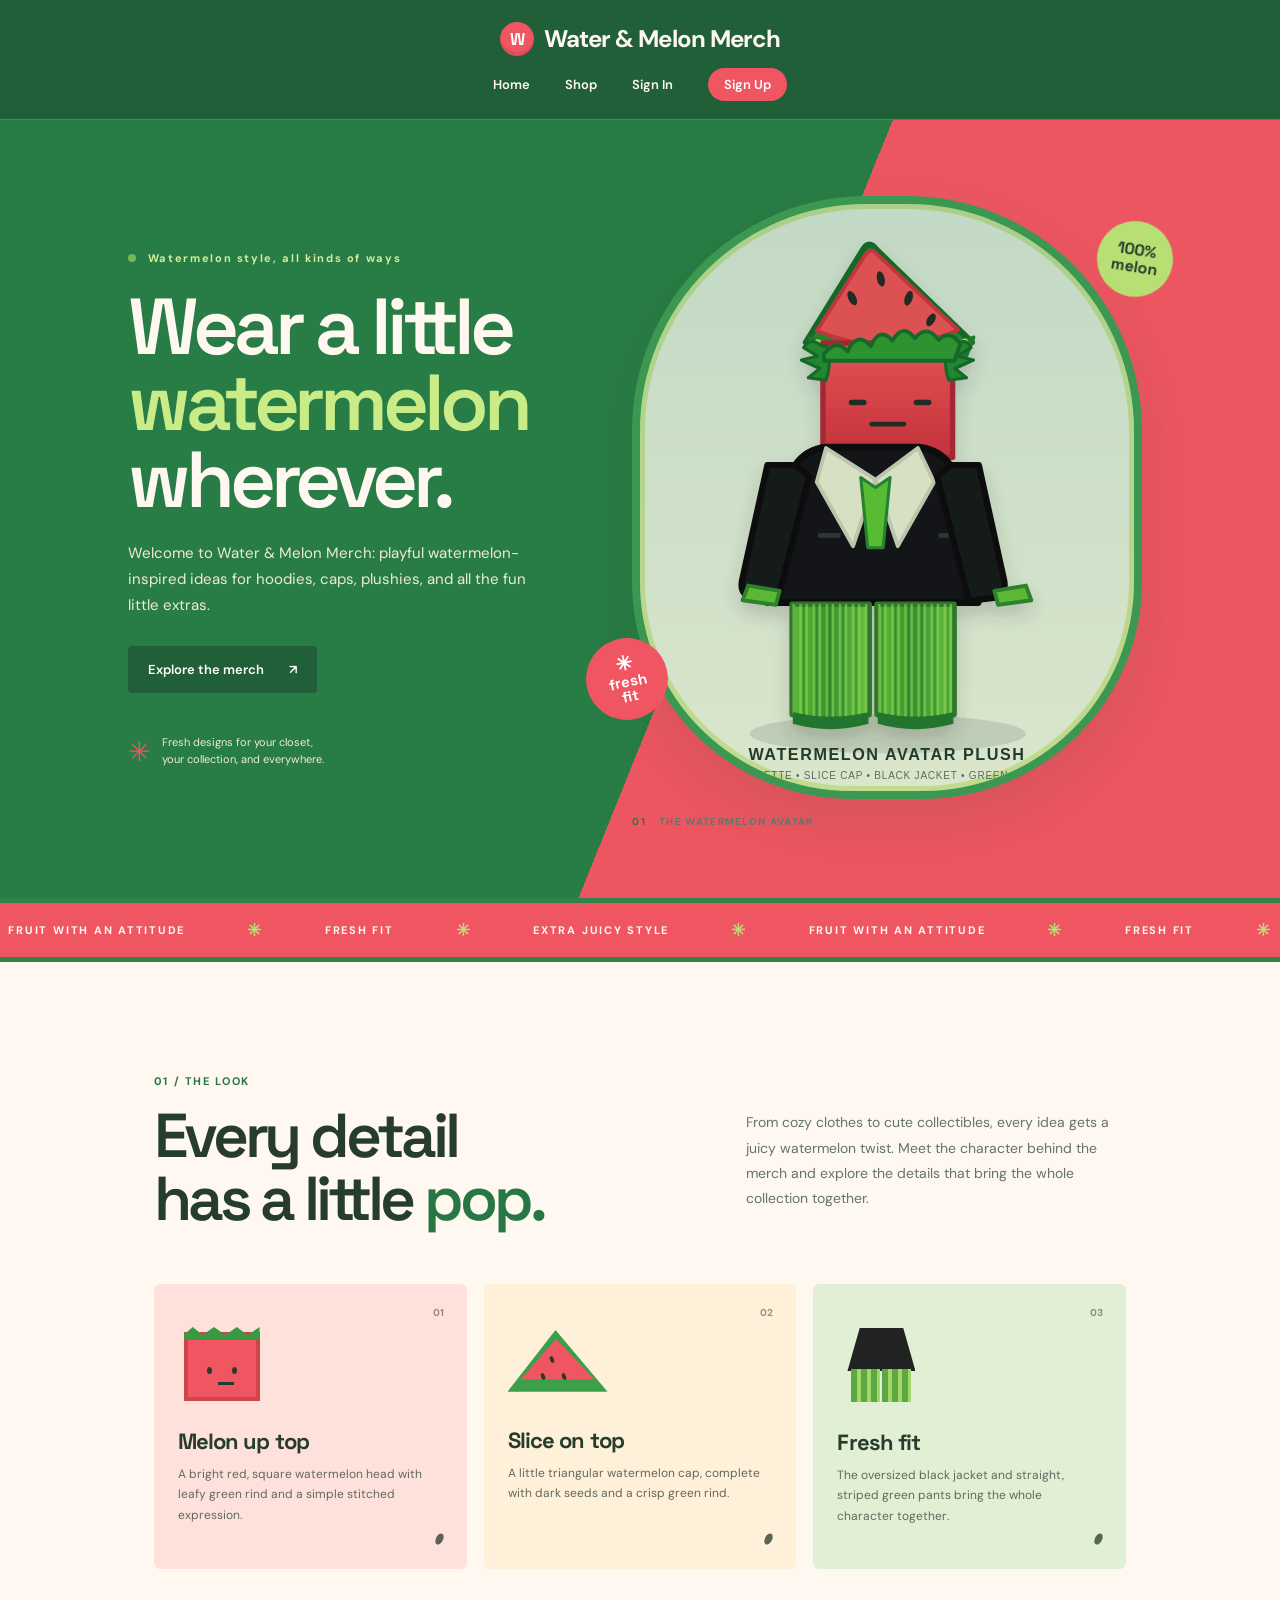
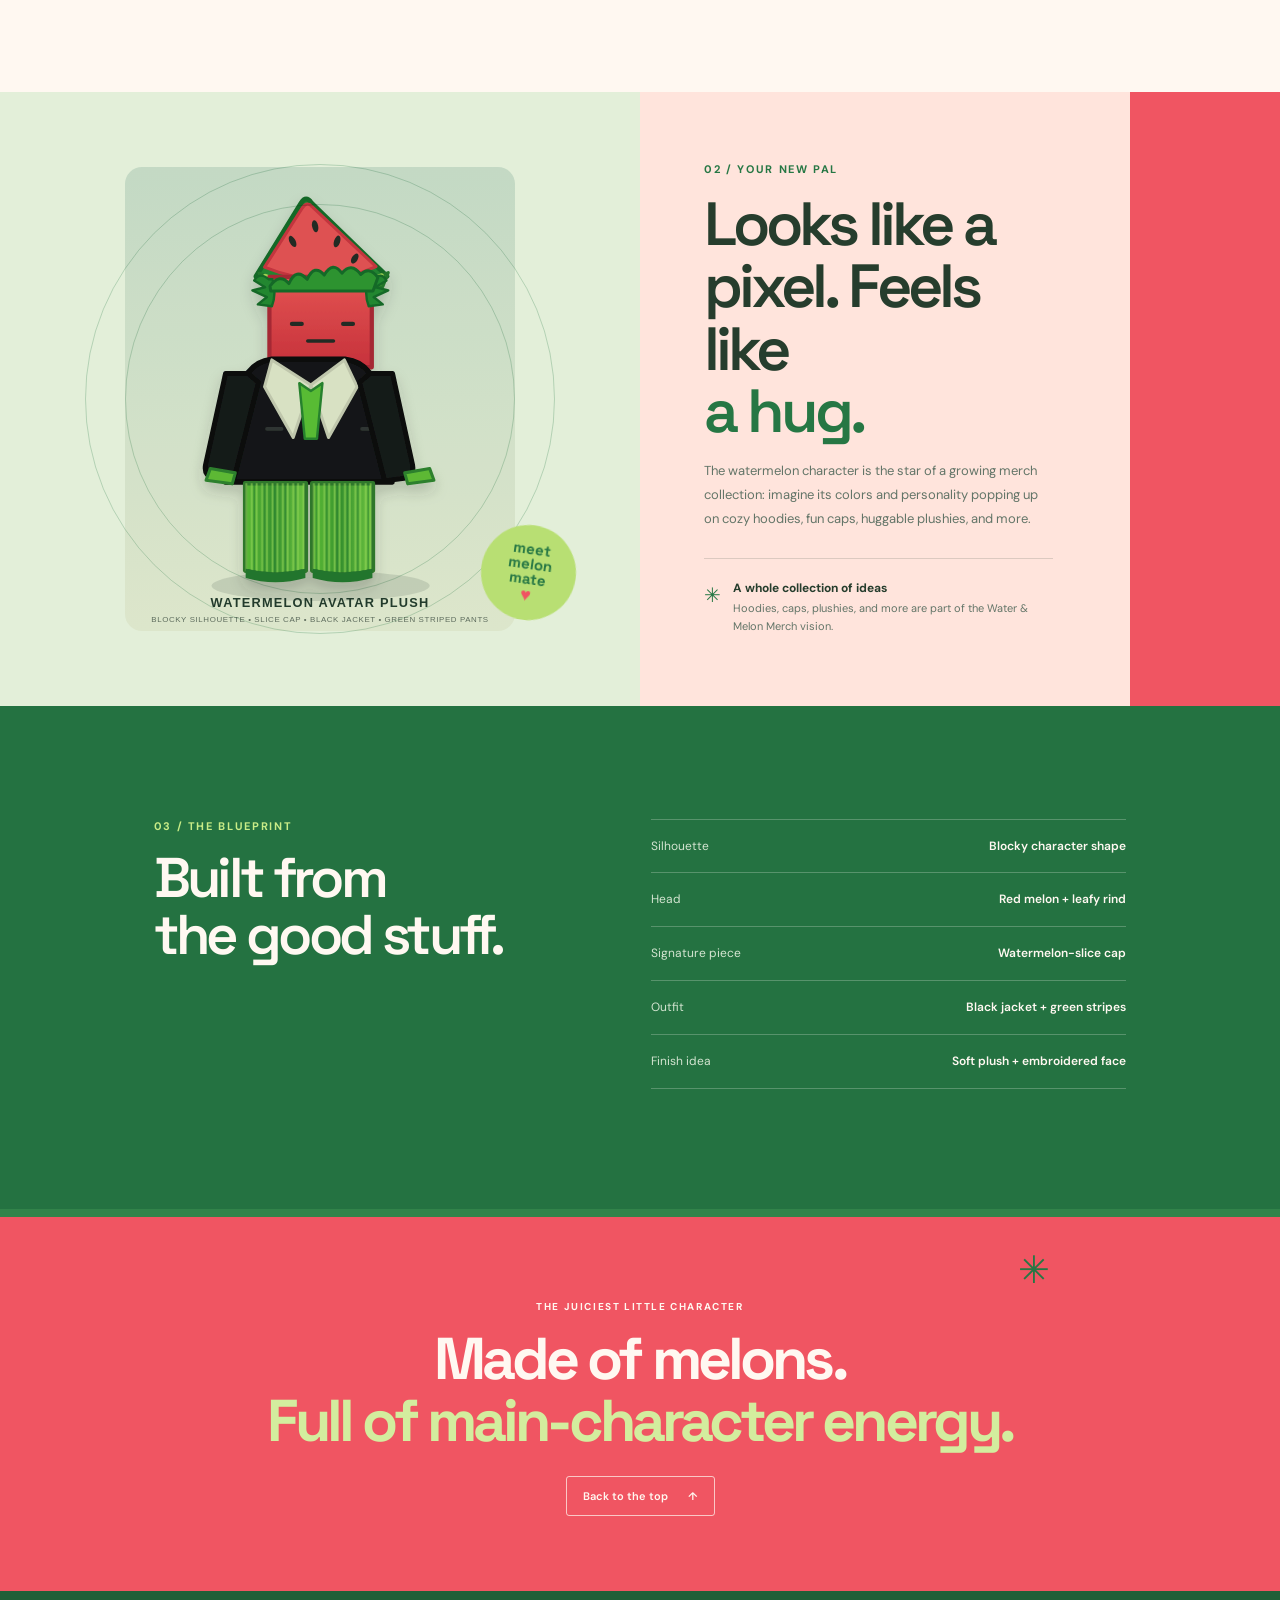
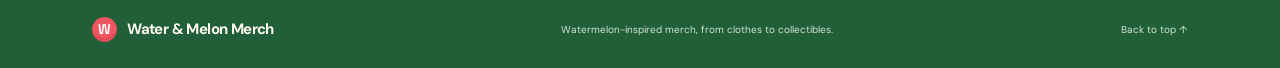
==== index.html @ 37dfe6fe "Publish Water and Melon Merch website Co-authored-by: Copilot App <223556219+Copilot@users.noreply.g" ====
<!doctype html>
<html lang="en">
  <head>
    <meta charset="utf-8">
    <meta name="viewport" content="width=device-width, initial-scale=1">
    <meta name="theme-color" content="#fff8f1">
    <meta name="description" content="Explore Water & Melon Merch: playful watermelon-inspired plushies, hoodies, caps, and more.">
    <title>Water &amp; Melon Merch — Watermelon-inspired merch</title>
    <link rel="preconnect" href="https://fonts.googleapis.com">
    <link rel="preconnect" href="https://fonts.gstatic.com" crossorigin>
    <link href="https://fonts.googleapis.com/css2?family=DM+Sans:wght@400;500;600;700&family=Space+Grotesk:wght@400;500;600;700&display=swap" rel="stylesheet">
    <link rel="stylesheet" href="styles.css">
  </head>
  <body>
    <header class="site-header">
      <a class="wordmark" href="#home" aria-label="Water and Melon Merch home">
        <span class="wordmark-icon" aria-hidden="true">W</span>
        <span>Water &amp; Melon Merch</span>
      </a>
      <nav aria-label="Main navigation">
        <a href="index.html#home">Home</a>
        <a href="shop.html">Shop</a>
        <a href="signin.html">Sign In</a>
        <a class="sign-up-label" href="signup.html">Sign Up</a>
      </nav>
    </header>

    <main>
      <section class="hero" id="home">
        <div class="hero-copy">
          <p class="eyebrow"><span class="status-dot"></span> Watermelon style, all kinds of ways</p>
          <h1>Wear a little<br><span>watermelon</span><br>wherever.</h1>
          <p class="hero-intro">Welcome to Water &amp; Melon Merch: playful watermelon-inspired ideas for hoodies, caps, plushies, and all the fun little extras.</p>
          <a class="primary-button" href="shop.html">Explore the merch <span aria-hidden="true">↗</span></a>
          <div class="hero-note">
            <span class="note-stars" aria-hidden="true">✳</span>
            <span>Fresh designs for your closet,<br>your collection, and everywhere.</span>
          </div>
        </div>
        <div class="hero-art" aria-label="Watermelon character plush design">
          <div class="art-sticker sticker-top">100%<br>melon</div>
          <div class="art-sticker sticker-side"><span aria-hidden="true">✳</span> fresh<br>fit</div>
          <div class="art-frame">
            <img src="watermelon-plushie.svg" alt="Blocky watermelon-headed character wearing a red-and-green slice hat, black jacket, and green striped pants">
          </div>
          <p class="art-caption"><span>01</span> THE WATERMELON AVATAR</p>
        </div>
      </section>

      <section class="ticker" aria-label="Design highlights">
        <div class="ticker-track">
          <span>FRUIT WITH AN ATTITUDE</span><i>✳</i><span>FRESH FIT</span><i>✳</i><span>EXTRA JUICY STYLE</span><i>✳</i><span>FRUIT WITH AN ATTITUDE</span><i>✳</i><span>FRESH FIT</span><i>✳</i>
        </div>
      </section>

      <section class="design-section section-wrap" id="design">
        <div class="section-heading">
          <p class="eyebrow">01 / THE LOOK</p>
          <h2>Every detail<br>has a little <span>pop.</span></h2>
        </div>
        <p class="section-lede">From cozy clothes to cute collectibles, every idea gets a juicy watermelon twist. Meet the character behind the merch and explore the details that bring the whole collection together.</p>
        <div class="detail-grid">
          <article class="detail-card card-red">
            <span class="card-number">01</span>
            <div class="mini-head melon-head" aria-hidden="true"><span class="mini-leaves"></span><span class="mini-eye left"></span><span class="mini-eye right"></span><span class="mini-mouth"></span></div>
            <h3>Melon up top</h3>
            <p>A bright red, square watermelon head with leafy green rind and a simple stitched expression.</p>
          </article>
          <article class="detail-card card-cream">
            <span class="card-number">02</span>
            <div class="mini-hat" aria-hidden="true"><span></span><i></i><i></i><i></i></div>
            <h3>Slice on top</h3>
            <p>A little triangular watermelon cap, complete with dark seeds and a crisp green rind.</p>
          </article>
          <article class="detail-card card-green">
            <span class="card-number">03</span>
            <div class="mini-outfit" aria-hidden="true"><span></span><i></i><b></b></div>
            <h3>Fresh fit</h3>
            <p>The oversized black jacket and straight, striped green pants bring the whole character together.</p>
          </article>
        </div>
      </section>

      <section class="about-section" id="about">
        <div class="about-art">
          <img src="watermelon-plushie.svg" alt="Full-body view of the watermelon avatar plush concept">
          <span class="orbit orbit-one"></span><span class="orbit orbit-two"></span>
          <span class="about-sticker">meet<br>melon<br>mate <b>♥</b></span>
        </div>
        <div class="about-copy">
          <p class="eyebrow">02 / YOUR NEW PAL</p>
          <h2>Looks like a<br>pixel. Feels like<br><span>a hug.</span></h2>
          <p>The watermelon character is the star of a growing merch collection: imagine its colors and personality popping up on cozy hoodies, fun caps, huggable plushies, and more.</p>
          <div class="concept-note"><span aria-hidden="true">✳</span><div><strong>A whole collection of ideas</strong><br>Hoodies, caps, plushies, and more are part of the Water &amp; Melon Merch vision.</div></div>
        </div>
      </section>

      <section class="details-section section-wrap" id="details">
        <div>
          <p class="eyebrow">03 / THE BLUEPRINT</p>
          <h2>Built from<br>the good stuff.</h2>
        </div>
        <div class="spec-list">
          <div class="spec-row"><span>Silhouette</span><strong>Blocky character shape</strong></div>
          <div class="spec-row"><span>Head</span><strong>Red melon + leafy rind</strong></div>
          <div class="spec-row"><span>Signature piece</span><strong>Watermelon-slice cap</strong></div>
          <div class="spec-row"><span>Outfit</span><strong>Black jacket + green stripes</strong></div>
          <div class="spec-row"><span>Finish idea</span><strong>Soft plush + embroidered face</strong></div>
        </div>
      </section>

      <section class="closing-banner">
        <span class="closing-sparkle" aria-hidden="true">✳</span>
        <p>THE JUICIEST LITTLE CHARACTER</p>
        <h2>Made of melons.<br><span>Full of main-character energy.</span></h2>
        <a href="#home" class="back-top">Back to the top <span aria-hidden="true">↑</span></a>
      </section>
    </main>

    <footer>
      <a class="wordmark" href="#home"><span class="wordmark-icon" aria-hidden="true">W</span><span>Water &amp; Melon Merch</span></a>
      <span>Watermelon-inspired merch, from clothes to collectibles.</span>
      <a href="#home">Back to top ↑</a>
    </footer>
  </body>
</html>
---- styles.css ----
:root {
  color-scheme: light;
  --ink: #263d2d;
  --muted: #637568;
  --cream: #fff8f1;
  --green: #267744;
  --bright-green: #b8df73;
  --red: #f05562;
  --flesh: #ffe4dc;
  --seed: #344435;
  --line: rgba(38, 61, 45, .16);
  font-family: "DM Sans", sans-serif;
}

* { box-sizing: border-box; }
html { scroll-behavior: smooth; }
body { margin: 0; background: var(--green); color: var(--ink); }
a { color: inherit; text-decoration: none; }

.site-header {
  min-height: 120px; padding: 16px 7.2% 13px; display: flex; flex-direction: column;
  align-items: center; justify-content: center; gap: 12px; border-bottom: 1px solid rgba(255,248,241,.22);
  background: #205f38; color: var(--cream);
}
.wordmark { display: inline-flex; align-items: center; gap: 10px; font-weight: 700; letter-spacing: -.04em; font-size: 24px; }
.wordmark-icon {
  width: 34px; height: 34px; display: grid; place-items: center; border-radius: 50%;
  background: var(--red); color: white; font-family: "Space Grotesk", sans-serif; font-size: 17px;
  box-shadow: inset 0 -4px 0 rgba(150, 35, 54, .16);
}
nav { display: flex; align-items: center; gap: 35px; font-size: 13px; font-weight: 600; }
nav a, .header-link, footer a { transition: opacity .2s ease; }
nav a:hover, nav span:hover, .header-link:hover, footer a:hover { opacity: .62; }
nav span { color: #e6f0df; cursor: default; }
.sign-up-label { padding: 8px 16px; border-radius: 999px; background: var(--red); color: white !important; }
.header-link { font-size: 13px; font-weight: 600; }
.header-link span { padding-left: 7px; color: var(--green); }

.hero {
  max-width: 1440px; min-height: 640px; margin: auto; padding: 76px 10% 70px;
  display: grid; grid-template-columns: .9fr 1.1fr; align-items: center; gap: 6%;
  background: linear-gradient(112deg, #287c45 0%, #287c45 56%, #ed5661 56%, #ed5661 100%);
}
.eyebrow { margin: 0; font-size: 11px; font-weight: 700; letter-spacing: .15em; color: var(--green); }
.hero .eyebrow { color: #d3ed9e; }
.status-dot { display: inline-block; width: 8px; height: 8px; border-radius: 50%; background: #75b957; margin-right: 7px; }
h1, h2, h3, p { margin-top: 0; }
h1, h2 { font-family: "Space Grotesk", sans-serif; letter-spacing: -.065em; }
h1 { margin: 24px 0 22px; font-size: clamp(54px, 6.2vw, 82px); line-height: .96; font-weight: 600; }
h1 span, .section-heading h2 span, .about-copy h2 span { color: var(--green); }
.hero h1 { color: #fff8f1; }
.hero h1 span { color: #c9ec87; }
.hero-intro { max-width: 420px; margin-bottom: 27px; color: #f2e9dd; line-height: 1.75; font-size: 15px; }
.primary-button {
  display: inline-flex; gap: 25px; align-items: center; padding: 15px 20px; border-radius: 4px;
  background: #205f38; color: white; font-size: 13px; font-weight: 600; transition: transform .2s, background .2s;
}
.primary-button:hover { background: var(--green); transform: translateY(-2px); }
.hero-note { display: flex; align-items: center; gap: 11px; margin-top: 38px; color: #f2e9dd; font-size: 11px; line-height: 1.55; }
.note-stars { color: var(--red); font-size: 27px; }
.hero-art { position: relative; max-width: 510px; justify-self: center; width: 100%; }
.art-frame {
  overflow: hidden; background: #e1efda; border: 8px solid #3c9851; border-radius: 46% 46% 43% 43% / 39% 39% 36% 36%;
  box-shadow: 0 22px 60px rgba(48, 65, 53, .12), inset 0 0 0 5px rgba(184, 223, 115, .65);
}
.art-frame img { display: block; width: 100%; mix-blend-mode: multiply; }
.art-sticker { position: absolute; z-index: 1; display: grid; place-content: center; text-align: center; border-radius: 50%; font-family: "Space Grotesk", sans-serif; font-weight: 700; line-height: 1.04; }
.sticker-top { width: 76px; height: 76px; top: 4%; right: -6%; transform: rotate(9deg); background: var(--bright-green); color: var(--ink); font-size: 16px; }
.sticker-side { width: 82px; height: 82px; left: -9%; bottom: 17%; transform: rotate(-12deg); background: var(--red); color: white; font-size: 15px; }
.sticker-side span { font-size: 20px; }
.art-caption { margin: 16px 0 0; color: var(--muted); font-size: 10px; font-weight: 700; letter-spacing: .13em; }
.art-caption span { color: var(--green); margin-right: 10px; }

.ticker { overflow: hidden; background: var(--red); color: #fff8f1; border-top: 5px solid #32834a; border-bottom: 5px solid #32834a; }
.ticker-track { min-width: max-content; display: flex; justify-content: space-around; align-items: center; gap: 45px; padding: 16px 0; font-size: 11px; font-weight: 700; letter-spacing: .16em; }
.ticker i { color: var(--bright-green); font-style: normal; font-size: 17px; }
.section-wrap { padding-left: 12%; padding-right: 12%; }
.design-section { padding-top: 112px; padding-bottom: 123px; display: grid; grid-template-columns: 1fr .8fr; column-gap: 12%; row-gap: 54px; background: var(--cream); }
.section-heading h2, .details-section h2 { margin: 16px 0 0; font-size: clamp(43px, 5vw, 62px); line-height: 1.02; font-weight: 600; }
.section-lede { align-self: end; max-width: 390px; padding-bottom: 5px; color: var(--muted); font-size: 14px; line-height: 1.8; }
.detail-grid { grid-column: 1 / -1; display: grid; grid-template-columns: repeat(3, 1fr); gap: 17px; }
.detail-card { position: relative; min-height: 285px; padding: 24px; border-radius: 6px; overflow: hidden; }
.card-red { background: #ffe1dc; }
.card-cream { background: #fff0d9; }
.card-green { background: #e1efd5; }
.detail-card::after {
  content: ""; position: absolute; width: 7px; height: 12px; right: 24px; bottom: 24px;
  border-radius: 50%; background: var(--seed); transform: rotate(28deg); opacity: .8;
}
.card-number { position: absolute; top: 22px; right: 23px; color: rgba(34,43,36,.48); font-size: 10px; font-weight: 700; }
.detail-card h3 { margin: 26px 0 9px; font-family: "Space Grotesk", sans-serif; font-size: 22px; letter-spacing: -.04em; }
.detail-card p { max-width: 260px; margin-bottom: 0; color: #62685f; font-size: 12px; line-height: 1.7; }
.mini-head { position: relative; width: 76px; height: 69px; margin: 24px 0 0 6px; background: var(--red); border: 4px solid #ce4448; }
.mini-leaves { position: absolute; height: 13px; left: -4px; right: -4px; top: -9px; background: #399943; clip-path: polygon(0 60%, 12% 0, 25% 60%, 40% 0, 55% 60%, 70% 0, 84% 60%, 100% 0, 100% 100%, 0 100%); }
.mini-eye { position: absolute; top: 31px; width: 5px; height: 7px; border-radius: 50%; background: var(--ink); }
.mini-eye.left { left: 19px; }.mini-eye.right { right: 19px; }
.mini-mouth { position: absolute; left: 30px; bottom: 12px; width: 16px; border-top: 3px solid var(--ink); }
.mini-hat { position: relative; width: 100px; height: 70px; margin: 22px 0 0 0; clip-path: polygon(48% 0, 100% 88%, 0 88%); background: #3c9f49; }
.mini-hat span { position: absolute; inset: 9px 13px 15px; clip-path: polygon(48% 0, 100% 88%, 0 88%); background: var(--red); }
.mini-hat i { position: absolute; z-index: 1; left: 42px; top: 26px; width: 4px; height: 7px; border-radius: 50%; background: var(--ink); transform: rotate(-20deg); }
.mini-hat i:nth-of-type(2) { left: 33px; top: 43px; }.mini-hat i:nth-of-type(3) { left: 54px; top: 43px; }
.mini-outfit { position: relative; height: 74px; width: 88px; margin: 20px 0 0; }
.mini-outfit span { position: absolute; top: 0; left: 10px; width: 68px; height: 43px; background: #202321; clip-path: polygon(18% 0, 82% 0, 100% 100%, 0 100%); }
.mini-outfit i, .mini-outfit b { position: absolute; top: 41px; width: 29px; height: 33px; background: repeating-linear-gradient(90deg, #5ca944 0 6px, #a4d66c 6px 10px); }
.mini-outfit i { left: 14px; }.mini-outfit b { right: 14px; }

.about-section { display: grid; grid-template-columns: 1fr 1fr; min-height: 540px; background: var(--red); overflow: hidden; }
.about-art { position: relative; display: grid; place-items: center; min-height: 520px; background: #e3efd9; }
.about-art img { position: relative; z-index: 1; width: min(76%, 390px); mix-blend-mode: multiply; }
.orbit { position: absolute; border: 1px solid rgba(38,119,68,.25); border-radius: 50%; }
.orbit-one { width: 390px; height: 390px; }.orbit-two { width: 470px; height: 470px; }
.about-sticker { position: absolute; z-index: 2; right: 10%; bottom: 14%; width: 95px; height: 95px; display: grid; place-content: center; transform: rotate(8deg); border-radius: 50%; background: var(--bright-green); color: var(--green); text-align: center; font-family: "Space Grotesk", sans-serif; font-size: 15px; font-weight: 700; line-height: 1; }
.about-sticker b { color: var(--red); font-size: 18px; }
.about-copy { align-self: center; max-width: 490px; padding: 70px 12% 70px 10%; background: var(--flesh); color: var(--ink); }
.about-copy .eyebrow { color: var(--green); }
.about-copy h2 { margin: 17px 0; font-size: clamp(43px, 5vw, 61px); line-height: 1.02; font-weight: 600; }
.about-copy > p:not(.eyebrow) { color: var(--muted); font-size: 13px; line-height: 1.85; }
.concept-note { display: flex; gap: 12px; align-items: flex-start; margin-top: 27px; padding-top: 19px; border-top: 1px solid var(--line); color: var(--muted); font-size: 11px; line-height: 1.7; }
.concept-note > span { color: var(--green); font-size: 20px; }
.concept-note strong { color: var(--ink); font-size: 12px; }

.details-section { display: grid; grid-template-columns: .8fr 1fr; gap: 12%; padding-top: 113px; padding-bottom: 120px; background: #247241; color: #fff8f1; }
.details-section .eyebrow { color: #c9ec87; }
.details-section h2 { font-size: clamp(42px, 4.5vw, 56px); }
.spec-list { align-self: center; }
.spec-row { min-height: 54px; display: flex; justify-content: space-between; gap: 16px; align-items: center; border-bottom: 1px solid rgba(255,248,241,.24); font-size: 12px; }
.spec-row:first-child { border-top: 1px solid var(--line); }
.spec-row:first-child { border-top-color: rgba(255,248,241,.24); }
.spec-row span { color: #d4e5d1; }
.spec-row strong { text-align: right; font-weight: 600; }
.closing-banner { position: relative; padding: 83px 20px 75px; background: var(--red); border-top: 8px solid #32834a; text-align: center; overflow: hidden; }
.closing-banner > p { margin-bottom: 15px; color: #fff8f1; font-size: 10px; font-weight: 700; letter-spacing: .16em; }
.closing-banner h2 { margin-bottom: 24px; font-size: clamp(36px, 5vw, 59px); line-height: 1.05; }
.closing-banner h2 { color: #fff8f1; }
.closing-banner h2 span { color: #d3ed9e; }
.closing-sparkle { position: absolute; top: 28px; right: 18%; color: var(--green); font-size: 38px; }
.back-top { display: inline-flex; gap: 20px; align-items: center; padding: 12px 16px; border: 1px solid rgba(255,248,241,.7); border-radius: 3px; color: #fff8f1; font-size: 11px; font-weight: 600; }
footer { min-height: 77px; display: flex; align-items: center; justify-content: space-between; padding: 15px 7.2%; background: #205f38; color: var(--cream); }
footer .wordmark { font-size: 15px; } footer .wordmark-icon { width: 25px; height: 25px; font-size: 14px; }
footer > span, footer > a:last-child { color: #d4e5d1; font-size: 10px; }

.shop-page { min-height: calc(100vh - 197px); padding: 82px 10% 110px; background: linear-gradient(145deg, #287c45 0%, #287c45 55%, #ed5661 55%, #ed5661 100%); }
.shop-heading { max-width: 700px; margin: 0 auto 48px; text-align: center; }
.shop-heading h1 { margin: 18px 0; font-size: clamp(46px, 6vw, 72px); }
.shop-heading .eyebrow { color: #d3ed9e; }
.shop-heading h1 { color: #fff8f1; }
.shop-heading h1 span { color: #d3ed9e; }
.shop-heading p:last-child { max-width: 510px; margin: 0 auto; color: #fff0e8; font-size: 14px; line-height: 1.8; }
.shop-feature {
  max-width: 960px; margin: 0 auto; display: grid; grid-template-columns: 1fr 1fr;
  overflow: hidden; border: 1px solid var(--line); border-radius: 12px; background: #fff;
  box-shadow: 0 18px 55px rgba(48, 65, 53, .08);
}
.shop-feature-art { display: grid; place-items: center; min-height: 440px; background: #e3efd9; }
.shop-feature-art img { display: block; width: min(78%, 370px); mix-blend-mode: multiply; }
.shop-feature-copy { align-self: center; padding: 48px; }
.shop-status { display: inline-flex; align-items: center; gap: 8px; padding: 8px 12px; border-radius: 999px; background: #e6f1db; color: var(--green); font-size: 10px; font-weight: 700; letter-spacing: .08em; text-transform: uppercase; }
.shop-status::before { content: ""; width: 7px; height: 7px; border-radius: 50%; background: #69a84e; }
.shop-feature-copy h2 { margin: 20px 0 12px; font-family: "Space Grotesk", sans-serif; font-size: 36px; letter-spacing: -.06em; }
.shop-feature-copy > p { color: var(--muted); font-size: 13px; line-height: 1.8; }
.shop-feature-copy .primary-button { margin-top: 12px; cursor: default; }
.shop-note { margin: 15px 0 0; font-size: 11px !important; }
.catalog-note { display: flex; justify-content: center; align-items: center; margin: -20px 0 32px; color: #fff8f1; font-size: 11px; }
.catalog-note .status-dot { flex: 0 0 auto; }
.limited-section { max-width: 1080px; margin: 0 auto 34px; padding: 27px; display: grid; grid-template-columns: .8fr 1.2fr; align-items: center; gap: 25px; border: 1px solid rgba(255,248,241,.3); border-radius: 12px; background: linear-gradient(125deg, #f15863, #d94757); box-shadow: 0 14px 34px rgba(58,38,34,.13); }
.limited-heading { padding: 12px; color: #fff8f1; }
.limited-kicker { color: #e4f2ba; font-size: 9px; font-weight: 700; letter-spacing: .14em; }
.limited-heading h2 { margin: 14px 0 10px; font-family: "Space Grotesk", sans-serif; font-size: clamp(29px, 3.4vw, 42px); letter-spacing: -.06em; line-height: 1.03; }
.limited-heading h2 span { color: #d3ed9e; }
.limited-heading p { max-width: 290px; margin: 0; color: #ffede6; font-size: 12px; line-height: 1.7; }
.limited-card { display: grid; grid-template-columns: 1fr 1fr; border: 0; }
.limited-card .merch-art { min-height: 300px; }
.limited-card .merch-card-copy { align-self: center; padding: 25px; }
.limited-plush-art { background: #e3efd9; }
.limited-plush-art svg { display: block; width: min(78%, 240px); }
.friends-section { max-width: 1080px; margin: 0 auto 34px; padding: 27px; display: grid; grid-template-columns: .8fr 1.2fr; align-items: center; gap: 25px; border: 1px solid rgba(255,248,241,.3); border-radius: 12px; background: linear-gradient(125deg, #287c45, #205f38); box-shadow: 0 14px 34px rgba(27,62,38,.16); }
.friends-heading { padding: 12px; color: #fff8f1; }
.friends-kicker { color: #d3ed9e; font-size: 9px; font-weight: 700; letter-spacing: .14em; }
.friends-heading h2 { margin: 14px 0 10px; font-family: "Space Grotesk", sans-serif; font-size: clamp(29px, 3.4vw, 42px); letter-spacing: -.06em; line-height: 1.03; }
.friends-heading h2 span { color: #f7a3a0; }
.friends-heading p { max-width: 300px; margin: 0; color: #e3eee0; font-size: 12px; line-height: 1.7; }
.friends-card { display: grid; grid-template-columns: 1fr 1fr; border: 0; }
.friends-card .merch-art { min-height: 300px; }
.friends-card .merch-card-copy { align-self: center; padding: 25px; }
.rainbow-plush-art { background: #f7e9ef; }
.rainbow-plush-art svg { display: block; width: min(82%, 255px); }
.friend-price-note { margin: 15px 0 0 !important; padding-top: 12px; border-top: 1px solid var(--line); color: var(--green) !important; font-weight: 700; }
.cart-button { display: inline-flex; align-items: center; gap: 7px; padding: 8px 11px; border: 1px solid rgba(255,248,241,.35); border-radius: 999px; background: rgba(255,248,241,.08); color: #fff8f1; font: 600 12px "DM Sans", sans-serif; cursor: pointer; }
.cart-button:hover { background: rgba(255,248,241,.17); }
.cart-count { min-width: 20px; height: 20px; display: inline-grid; place-items: center; border-radius: 50%; background: var(--red); color: white; font-size: 10px; }
.cart-panel { position: fixed; z-index: 20; top: 138px; right: max(20px, calc((100vw - 1200px) / 2)); width: min(390px, calc(100vw - 32px)); max-height: min(70vh, 570px); overflow-y: auto; padding: 20px; border: 1px solid rgba(38,61,45,.18); border-radius: 10px; background: var(--cream); color: var(--ink); box-shadow: 0 18px 55px rgba(27,62,38,.22); }
.cart-panel[hidden] { display: none !important; }
.cart-panel-heading { display: flex; align-items: center; justify-content: space-between; padding-bottom: 12px; border-bottom: 1px solid var(--line); }
.cart-panel-heading h2 { margin: 0; font-family: "Space Grotesk", sans-serif; font-size: 21px; letter-spacing: -.04em; }
.cart-close { width: 30px; height: 30px; border: 0; border-radius: 50%; background: #e6f1db; color: var(--green); font-size: 22px; cursor: pointer; }
.cart-items { display: grid; gap: 12px; padding: 14px 0; }
.cart-empty { margin: 8px 0; color: var(--muted); font-size: 12px; text-align: center; }
.cart-item { display: grid; grid-template-columns: 1fr auto auto; align-items: center; gap: 12px; font-size: 11px; }
.cart-item-name { font-weight: 600; }
.cart-item > strong { min-width: 38px; text-align: right; }
.cart-quantity { display: flex; align-items: center; gap: 8px; }
.cart-quantity button { width: 25px; height: 25px; border: 1px solid var(--line); border-radius: 50%; background: #fff; color: var(--green); font-size: 16px; cursor: pointer; }
.cart-total { display: flex; justify-content: space-between; padding: 12px 0; border-top: 1px solid var(--line); font-size: 13px; }
.delivery-label { display: block; margin-top: 4px; color: var(--muted); font-size: 10px; font-weight: 600; }
#delivery-region { width: 100%; margin-top: 6px; padding: 9px 10px; border: 1px solid var(--line); border-radius: 4px; background: #fff; color: var(--ink); font: 11px "DM Sans", sans-serif; }
.checkout-button { width: 100%; justify-content: center; opacity: .58; cursor: not-allowed; }
.checkout-button:enabled { opacity: 1; cursor: pointer; }
.checkout-button:enabled:hover { background: var(--green); }
.cart-note { margin: 9px 0 0; color: var(--muted); font-size: 10px; text-align: center; }
.merch-grid { max-width: 1080px; margin: 0 auto; display: grid; grid-template-columns: repeat(2, minmax(0, 1fr)); gap: 22px; }
.merch-card { overflow: hidden; border: 1px solid var(--line); border-radius: 10px; background: #fff; box-shadow: 0 12px 38px rgba(48, 65, 53, .06); }
.merch-art { position: relative; min-height: 270px; display: grid; place-items: center; overflow: hidden; }
.plush-art, .hoodie-art { background: #e3efd9; }
.cap-art, .extras-art { background: #ffe8df; }
.plush-art img { width: auto; height: 265px; mix-blend-mode: multiply; }
.merch-card-copy { padding: 22px 25px 26px; }
.merch-type { color: var(--green); font-size: 9px; font-weight: 700; letter-spacing: .14em; }
.merch-card-copy h2 { margin: 9px 0 7px; font-family: "Space Grotesk", sans-serif; font-size: 23px; letter-spacing: -.045em; }
.merch-card-copy p { margin: 0; color: var(--muted); font-size: 12px; line-height: 1.65; }
.product-buy-row { display: flex; align-items: center; justify-content: space-between; gap: 12px; margin-top: 18px; padding-top: 14px; border-top: 1px solid var(--line); }
.product-price { color: var(--green); font-family: "Space Grotesk", sans-serif; font-size: 21px; }
.add-to-cart { padding: 10px 15px; border: 0; border-radius: 4px; background: var(--green); color: white; font: 600 11px "DM Sans", sans-serif; cursor: pointer; transition: background .2s, transform .2s; }
.add-to-cart:hover { background: #205f38; transform: translateY(-1px); }
.hoodie-shape { position: relative; width: 145px; height: 154px; margin-top: 36px; border: 5px solid #286e3e; border-radius: 30px 30px 15px 15px; background: linear-gradient(135deg, #70bf59, #398c48); box-shadow: inset 0 -12px 0 rgba(30, 103, 55, .15); }
.hoodie-shape::before { content: ""; position: absolute; width: 54px; height: 48px; top: -34px; left: 40px; border: 5px solid #286e3e; border-bottom: 0; border-radius: 40px 40px 0 0; background: #54a64e; }
.hoodie-shape i, .hoodie-shape em { position: absolute; top: 16px; width: 37px; height: 60px; background: #4aa34c; border: 5px solid #286e3e; }
.hoodie-shape i { left: -31px; transform: rotate(17deg); border-radius: 14px 6px 12px 14px; }
.hoodie-shape em { right: -31px; transform: rotate(-17deg); border-radius: 6px 14px 14px 12px; }
.hoodie-shape b { position: absolute; z-index: 1; left: 52px; top: 48px; color: #ffe59a; font-size: 31px; }
.cap-shape { position: relative; width: 174px; height: 86px; margin-top: 40px; border: 5px solid #287342; border-radius: 95px 95px 22px 15px; background: var(--red); transform: rotate(-7deg); box-shadow: inset 0 10px 0 rgba(255,255,255,.12); }
.cap-shape::before { content: ""; position: absolute; width: 95px; height: 28px; left: 40px; bottom: -19px; border: 5px solid #287342; border-radius: 0 0 70% 70%; background: #4ca64d; }
.cap-shape i { position: absolute; width: 38px; height: 25px; left: 67px; top: -30px; border: 5px solid #287342; border-bottom: 0; border-radius: 30px 30px 0 0; background: #4ca64d; }
.cap-shape b { position: absolute; z-index: 1; left: 70px; top: 30px; width: 7px; height: 12px; border-radius: 50%; background: #384237; box-shadow: 24px -8px #384237, 43px 3px #384237; transform: rotate(20deg); }
.mini-mug { position: absolute; left: calc(50% - 75px); top: 76px; width: 100px; height: 110px; border: 5px solid #287342; border-radius: 9px 9px 18px 18px; background: linear-gradient(90deg, #ff6970, #e74e5c); }
.mini-mug::after { content: ""; position: absolute; right: -32px; top: 19px; width: 27px; height: 44px; border: 5px solid #287342; border-left: 0; border-radius: 0 23px 23px 0; }
.mini-mug i { position: absolute; left: 39px; top: 38px; width: 7px; height: 14px; border-radius: 50%; background: #374638; transform: rotate(20deg); box-shadow: 19px 10px #374638; }
.mini-sticker { position: absolute; left: calc(50% + 50px); top: 65px; width: 69px; height: 69px; display: grid; place-items: center; border: 4px solid #fff8f1; border-radius: 50%; background: #b7df73; color: var(--green); font-family: "Space Grotesk", sans-serif; font-size: 33px; font-weight: 700; transform: rotate(12deg); box-shadow: 0 4px 12px rgba(38,61,45,.12); }
.mini-seed { position: absolute; width: 8px; height: 14px; border-radius: 50%; background: var(--seed); transform: rotate(30deg); }
.seed-one { top: 192px; left: calc(50% + 82px); }.seed-two { top: 168px; left: calc(50% + 107px); }
.account-page { min-height: calc(100vh - 197px); padding: 60px 7% 70px; display: grid; place-items: center; background: linear-gradient(135deg, #287c45 0%, #287c45 54%, #ed5661 54%, #ed5661 100%); }
.account-card { width: min(100%, 460px); padding: 36px 40px; border: 1px solid var(--line); border-radius: 12px; background: var(--cream); text-align: center; box-shadow: 0 18px 55px rgba(27,62,38,.17); }
.account-mark { width: 54px; height: 54px; display: grid; place-items: center; margin: 0 auto 22px; border-radius: 50%; background: var(--bright-green); color: var(--green); font-size: 30px; }
.account-card h1 { margin: 10px 0; font-family: "Space Grotesk", sans-serif; font-size: 42px; letter-spacing: -.06em; }
.account-message { margin: 0 auto 20px; color: var(--muted); font-size: 13px; line-height: 1.75; }
.account-card .primary-button { justify-content: center; }
.auth-form { display: grid; gap: 8px; text-align: left; }
.auth-form label { margin-top: 3px; color: var(--ink); font-size: 11px; font-weight: 600; }
.auth-form input { width: 100%; height: 42px; padding: 0 12px; border: 1px solid rgba(38,61,45,.24); border-radius: 5px; background: #fff; color: var(--ink); font: 12px "DM Sans", sans-serif; }
.auth-form input:focus { outline: 2px solid #78ac57; outline-offset: 1px; }
.auth-form input::placeholder { color: #929a91; }
.auth-submit { width: 100%; justify-content: center; margin-top: 9px; border: 0; opacity: .58; cursor: not-allowed; }
.auth-submit:enabled { opacity: 1; cursor: pointer; }
.auth-submit:enabled:hover { background: var(--green); }
.auth-notice { margin: 12px 0 0; color: var(--muted); font-size: 10px; line-height: 1.55; }
.auth-switch { margin: 18px 0 0; padding-top: 16px; border-top: 1px solid var(--line); color: var(--muted); font-size: 11px; }
.auth-switch a { color: var(--green); font-weight: 700; text-decoration: underline; text-underline-offset: 3px; }

@media (min-width: 1440px) {
  .hero { min-height: 710px; }
}
@media (max-width: 850px) {
  .hero { padding: 60px 8%; gap: 3%; }
  .section-wrap { padding-left: 8%; padding-right: 8%; }
  .design-section { column-gap: 7%; }
  .about-copy { padding-right: 8%; padding-left: 8%; }
  .about-art { min-height: 450px; }
  .orbit-one { width: 310px; height: 310px; }.orbit-two { width: 390px; height: 390px; }
}
@media (max-width: 620px) {
  .site-header { min-height: 106px; padding: 12px 6%; gap: 10px; }
  .wordmark { font-size: 20px; }
  .wordmark-icon { width: 29px; height: 29px; font-size: 15px; }
  nav { gap: 18px; font-size: 11px; }
  .cart-button { gap: 4px; padding: 6px 7px; font-size: 10px; }
  .sign-up-label { padding: 7px 12px; }
  .header-link { display: none; }
  .hero { display: flex; flex-direction: column; align-items: stretch; padding: 50px 8% 62px; gap: 35px; }
  .hero-copy { max-width: 470px; }
  h1 { font-size: clamp(55px, 15vw, 77px); }
  .hero-art { max-width: 410px; width: 87%; align-self: center; }
  .sticker-top { right: -10%; }.sticker-side { left: -11%; }
  .ticker-track { gap: 26px; font-size: 10px; }
  .section-wrap { padding-left: 8%; padding-right: 8%; }
  .design-section { padding-top: 75px; padding-bottom: 78px; display: block; }
  .section-lede { margin-top: 22px; }
  .detail-grid { margin-top: 35px; grid-template-columns: 1fr; gap: 12px; }
  .detail-card { min-height: 235px; }
  .detail-card h3 { margin-top: 20px; }
  .about-section { grid-template-columns: 1fr; }
  .hero { background: linear-gradient(160deg, #287c45 0%, #287c45 58%, #ed5661 58%, #ed5661 100%); }
  .shop-page { background: linear-gradient(160deg, #287c45 0%, #287c45 58%, #ed5661 58%, #ed5661 100%); }
  .about-art { min-height: 420px; }
  .about-art img { width: min(74%, 330px); }
  .about-copy { padding: 56px 9% 66px; }
  .details-section { grid-template-columns: 1fr; gap: 32px; padding-top: 75px; padding-bottom: 80px; }
  .spec-row { font-size: 11px; }
  .closing-banner { padding: 70px 8% 63px; }
  .closing-sparkle { right: 8%; top: 21px; }
  footer { padding: 22px 6%; flex-wrap: wrap; gap: 14px; }
  footer > span { order: 3; width: 100%; }
  .shop-page { min-height: calc(100vh - 220px); padding: 58px 7% 76px; }
  .account-page { min-height: calc(100vh - 220px); padding: 38px 7% 50px; }
  .account-card { padding: 30px 24px; }
  .shop-heading { margin-bottom: 32px; }
  .catalog-note { margin: -10px 0 24px; text-align: center; }
  .limited-section { grid-template-columns: 1fr; gap: 13px; padding: 18px; }
  .limited-heading { padding: 10px 5px 0; text-align: center; }
  .limited-heading p { margin: 0 auto; }
  .limited-card { grid-template-columns: 1fr; }
  .limited-card .merch-art { min-height: 220px; }
  .limited-plush-art svg { width: 185px; }
  .limited-card .merch-card-copy { padding: 20px; }
  .friends-section { grid-template-columns: 1fr; gap: 13px; padding: 18px; }
  .friends-heading { padding: 10px 5px 0; text-align: center; }
  .friends-heading p { margin: 0 auto; }
  .friends-card { grid-template-columns: 1fr; }
  .friends-card .merch-art { min-height: 220px; }
  .rainbow-plush-art svg { width: 190px; }
  .friends-card .merch-card-copy { padding: 20px; }
  .cart-panel { top: 118px; right: 12px; width: min(390px, calc(100vw - 24px)); }
  .merch-grid { grid-template-columns: 1fr; gap: 15px; }
  .merch-art { min-height: 230px; }
  .plush-art img { height: 225px; }
  .merch-card-copy { padding: 19px 21px 22px; }
  .merch-card-copy h2 { font-size: 21px; }
  .shop-feature { grid-template-columns: 1fr; }
  .shop-feature-art { min-height: 330px; }
  .shop-feature-art img { width: min(70%, 280px); }
  .shop-feature-copy { padding: 30px 25px 34px; }
  .shop-feature-copy h2 { font-size: 31px; }
}
@media (prefers-reduced-motion: reduce) {
  html { scroll-behavior: auto; }
  *, *::before, *::after { transition-duration: .01ms !important; }
}
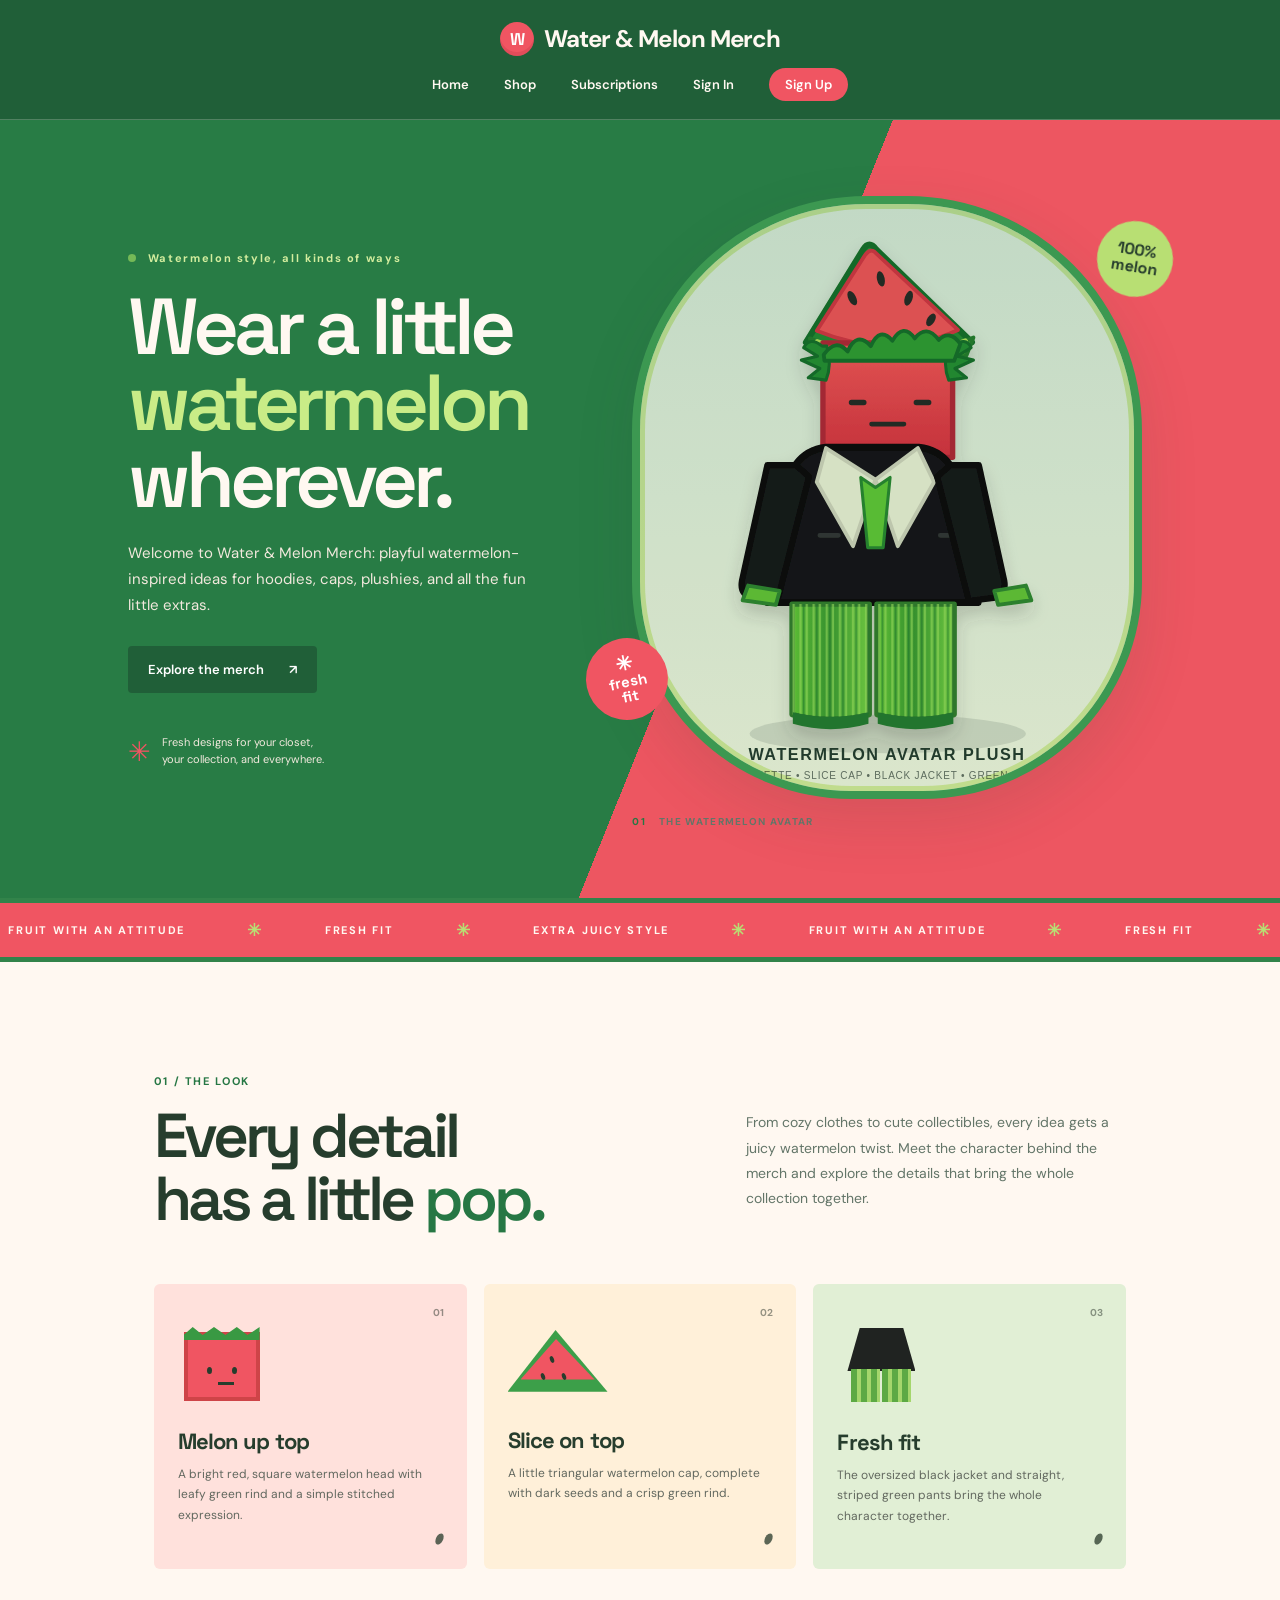
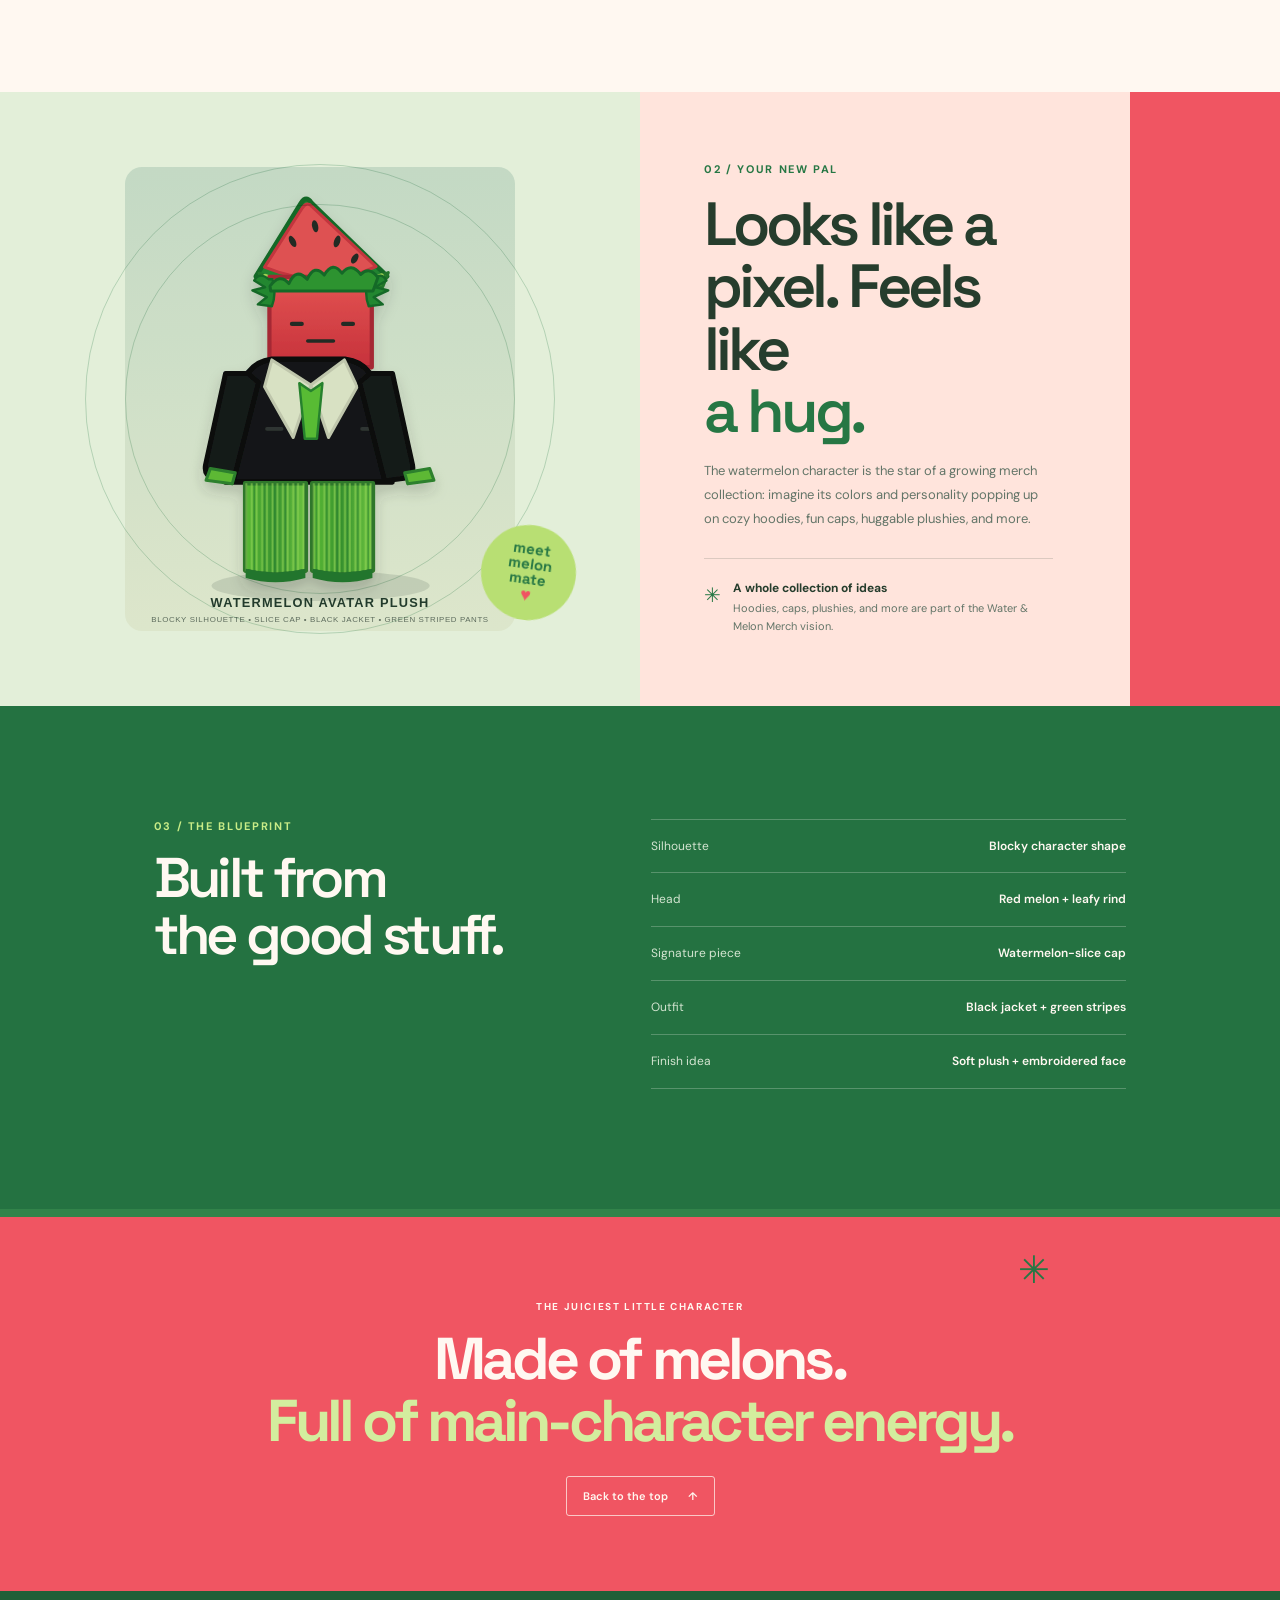
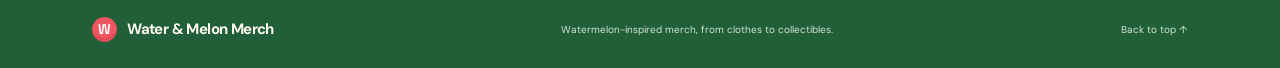
==== commit 54519bad: "Add monthly supporter subscriptions Co-authored-by: Copilot App <223556219+Copilot@users.noreply.git" ====
--- a/index.html
+++ b/index.html
@@ -20,6 +20,7 @@
       <nav aria-label="Main navigation">
         <a href="index.html#home">Home</a>
         <a href="shop.html">Shop</a>
+        <a href="subscriptions.html">Subscriptions</a>
         <a href="signin.html">Sign In</a>
         <a class="sign-up-label" href="signup.html">Sign Up</a>
       </nav>
--- a/styles.css
+++ b/styles.css
@@ -202,11 +202,30 @@
 .cart-quantity button { width: 25px; height: 25px; border: 1px solid var(--line); border-radius: 50%; background: #fff; color: var(--green); font-size: 16px; cursor: pointer; }
 .cart-total { display: flex; justify-content: space-between; padding: 12px 0; border-top: 1px solid var(--line); font-size: 13px; }
 .delivery-label { display: block; margin-top: 4px; color: var(--muted); font-size: 10px; font-weight: 600; }
-#delivery-region { width: 100%; margin-top: 6px; padding: 9px 10px; border: 1px solid var(--line); border-radius: 4px; background: #fff; color: var(--ink); font: 11px "DM Sans", sans-serif; }
+#shipping-country { width: 100%; margin-top: 6px; padding: 9px 10px; border: 1px solid var(--line); border-radius: 4px; background: #fff; color: var(--ink); font: 11px "DM Sans", sans-serif; }
+#shipping-country:disabled { color: var(--muted); }
 .checkout-button { width: 100%; justify-content: center; opacity: .58; cursor: not-allowed; }
 .checkout-button:enabled { opacity: 1; cursor: pointer; }
 .checkout-button:enabled:hover { background: var(--green); }
 .cart-note { margin: 9px 0 0; color: var(--muted); font-size: 10px; text-align: center; }
+.subscriptions-page { min-height: calc(100vh - 197px); padding: 82px 10% 110px; background: linear-gradient(145deg, #287c45 0%, #287c45 55%, #ed5661 55%, #ed5661 100%); }
+.subscriptions-page .shop-heading { margin-bottom: 30px; }
+.subscriptions-page .shop-heading .eyebrow { color: #d3ed9e; }
+.subscriptions-page .shop-heading h1 { color: #fff8f1; }
+.subscriptions-page .shop-heading h1 span { color: #d3ed9e; }
+.subscriptions-page .shop-heading p:last-child { color: #fff0e8; }
+.subscription-notice { min-height: 20px; margin: 0 auto 22px; color: #fff8f1; font-size: 12px; text-align: center; }
+.subscription-grid { max-width: 1080px; margin: 0 auto; display: grid; grid-template-columns: repeat(3, minmax(0, 1fr)); gap: 18px; align-items: stretch; }
+.subscription-card { display: flex; flex-direction: column; padding: 28px; border: 1px solid var(--line); border-radius: 10px; background: var(--cream); box-shadow: 0 14px 34px rgba(27,62,38,.16); }
+.subscription-featured { outline: 3px solid var(--bright-green); }
+.subscription-kicker { color: var(--green); font-size: 9px; font-weight: 700; letter-spacing: .13em; }
+.subscription-card h2 { min-height: 54px; margin: 17px 0 9px; font-size: 24px; letter-spacing: -.05em; }
+.subscription-price { margin: 0 0 14px; color: var(--green); font-family: "Space Grotesk", sans-serif; font-size: 38px; font-weight: 700; letter-spacing: -.06em; }
+.subscription-price span { color: var(--muted); font-family: "DM Sans", sans-serif; font-size: 12px; font-weight: 500; letter-spacing: 0; }
+.subscription-description { min-height: 56px; margin: 0 0 24px; color: var(--muted); font-size: 12px; line-height: 1.7; }
+.subscription-button { width: 100%; justify-content: center; margin-top: auto; border: 0; cursor: pointer; }
+.subscription-button:disabled { opacity: .58; cursor: not-allowed; }
+.subscription-fine-print { max-width: 740px; margin: 22px auto 0; color: #fff0e8; font-size: 10px; line-height: 1.7; text-align: center; }
 .merch-grid { max-width: 1080px; margin: 0 auto; display: grid; grid-template-columns: repeat(2, minmax(0, 1fr)); gap: 22px; }
 .merch-card { overflow: hidden; border: 1px solid var(--line); border-radius: 10px; background: #fff; box-shadow: 0 12px 38px rgba(48, 65, 53, .06); }
 .merch-art { position: relative; min-height: 270px; display: grid; place-items: center; overflow: hidden; }
@@ -289,6 +308,7 @@
   .about-section { grid-template-columns: 1fr; }
   .hero { background: linear-gradient(160deg, #287c45 0%, #287c45 58%, #ed5661 58%, #ed5661 100%); }
   .shop-page { background: linear-gradient(160deg, #287c45 0%, #287c45 58%, #ed5661 58%, #ed5661 100%); }
+  .subscriptions-page { background: linear-gradient(160deg, #287c45 0%, #287c45 58%, #ed5661 58%, #ed5661 100%); }
   .about-art { min-height: 420px; }
   .about-art img { width: min(74%, 330px); }
   .about-copy { padding: 56px 9% 66px; }
@@ -299,6 +319,7 @@
   footer { padding: 22px 6%; flex-wrap: wrap; gap: 14px; }
   footer > span { order: 3; width: 100%; }
   .shop-page { min-height: calc(100vh - 220px); padding: 58px 7% 76px; }
+  .subscriptions-page { min-height: calc(100vh - 220px); padding: 58px 7% 76px; }
   .account-page { min-height: calc(100vh - 220px); padding: 38px 7% 50px; }
   .account-card { padding: 30px 24px; }
   .shop-heading { margin-bottom: 32px; }
@@ -328,6 +349,9 @@
   .shop-feature-art img { width: min(70%, 280px); }
   .shop-feature-copy { padding: 30px 25px 34px; }
   .shop-feature-copy h2 { font-size: 31px; }
+  .subscription-grid { grid-template-columns: 1fr; gap: 14px; }
+  .subscription-card { padding: 24px; }
+  .subscription-card h2, .subscription-description { min-height: 0; }
 }
 @media (prefers-reduced-motion: reduce) {
   html { scroll-behavior: auto; }
